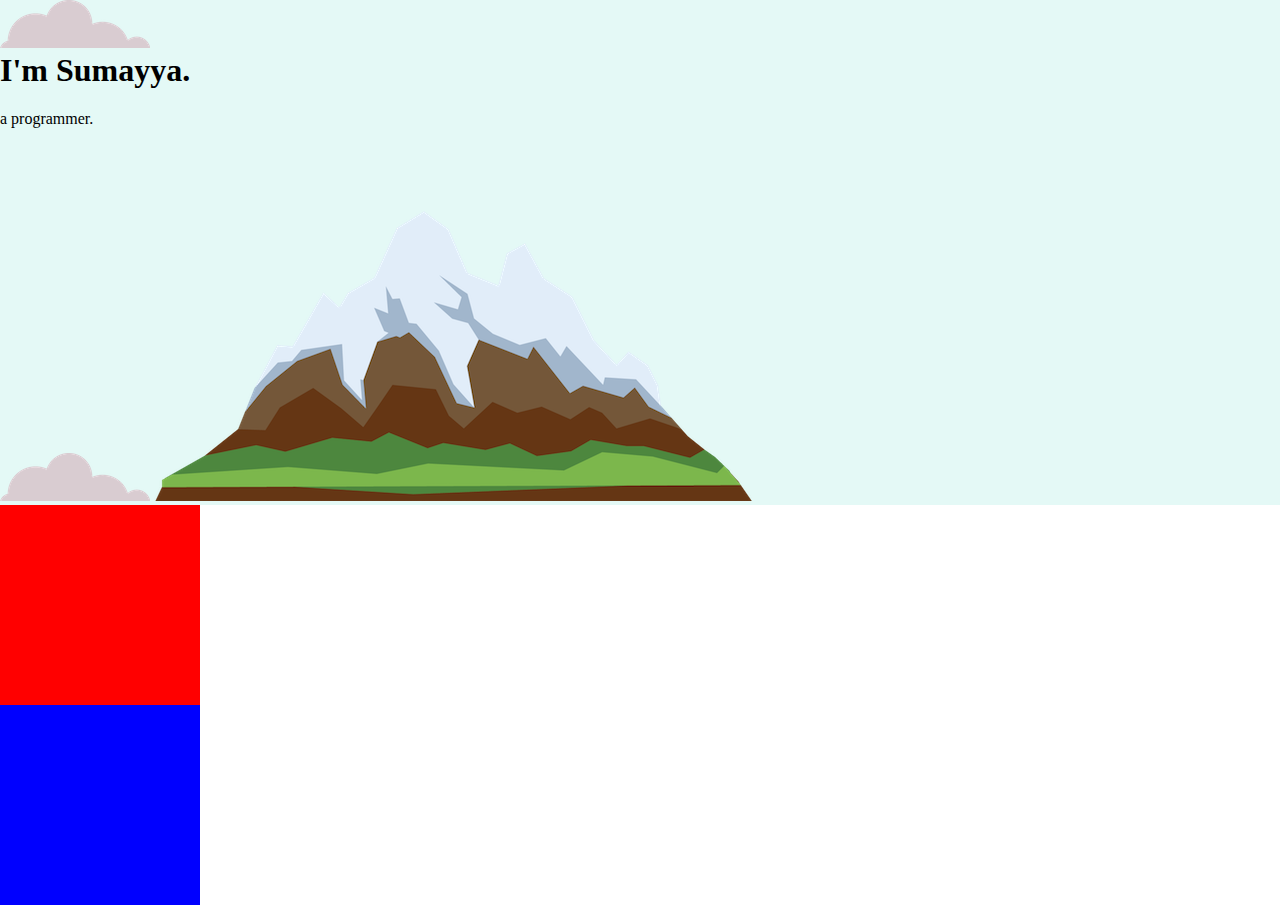
==== CSS - My Site/index.html @ 0027064e "added images" ====
<!DOCTYPE html>
<html lang="en" dir="ltr">
  <head>
    <meta charset="utf-8">
    <title>Sumayya Siddiqui</title>
    <link rel="stylesheet" href="css/styles.css">
    <link rel="icon" href="favicon.ico">
  </head>
  <body>
    <div class="top-container">
      <img src="images/cloud.png" alt="cloud-img">
      <h1>I'm Sumayya.</h1>
      <p>a programmer.</p>
      <img src="images/cloud.png" alt="cloud-img">
      <img src="images/mountain.png" alt="mountain-img">
    </div>
    <div class="middle-container">

    </div>
    <div class="bottom-container">


    </div>

  </body>
</html>
---- CSS - My Site/css/styles.css ----
body{
  margin: 0;
}

h1{
  margin-top: 0;
}

.top-container{
  background-color: #E4F9F6;
}

.middle-container{
  width: 200px;
  height: 200px;
  background-color: red;
}

.bottom-container{
  width: 200px;
  height: 200px;
  background-color: blue;
}
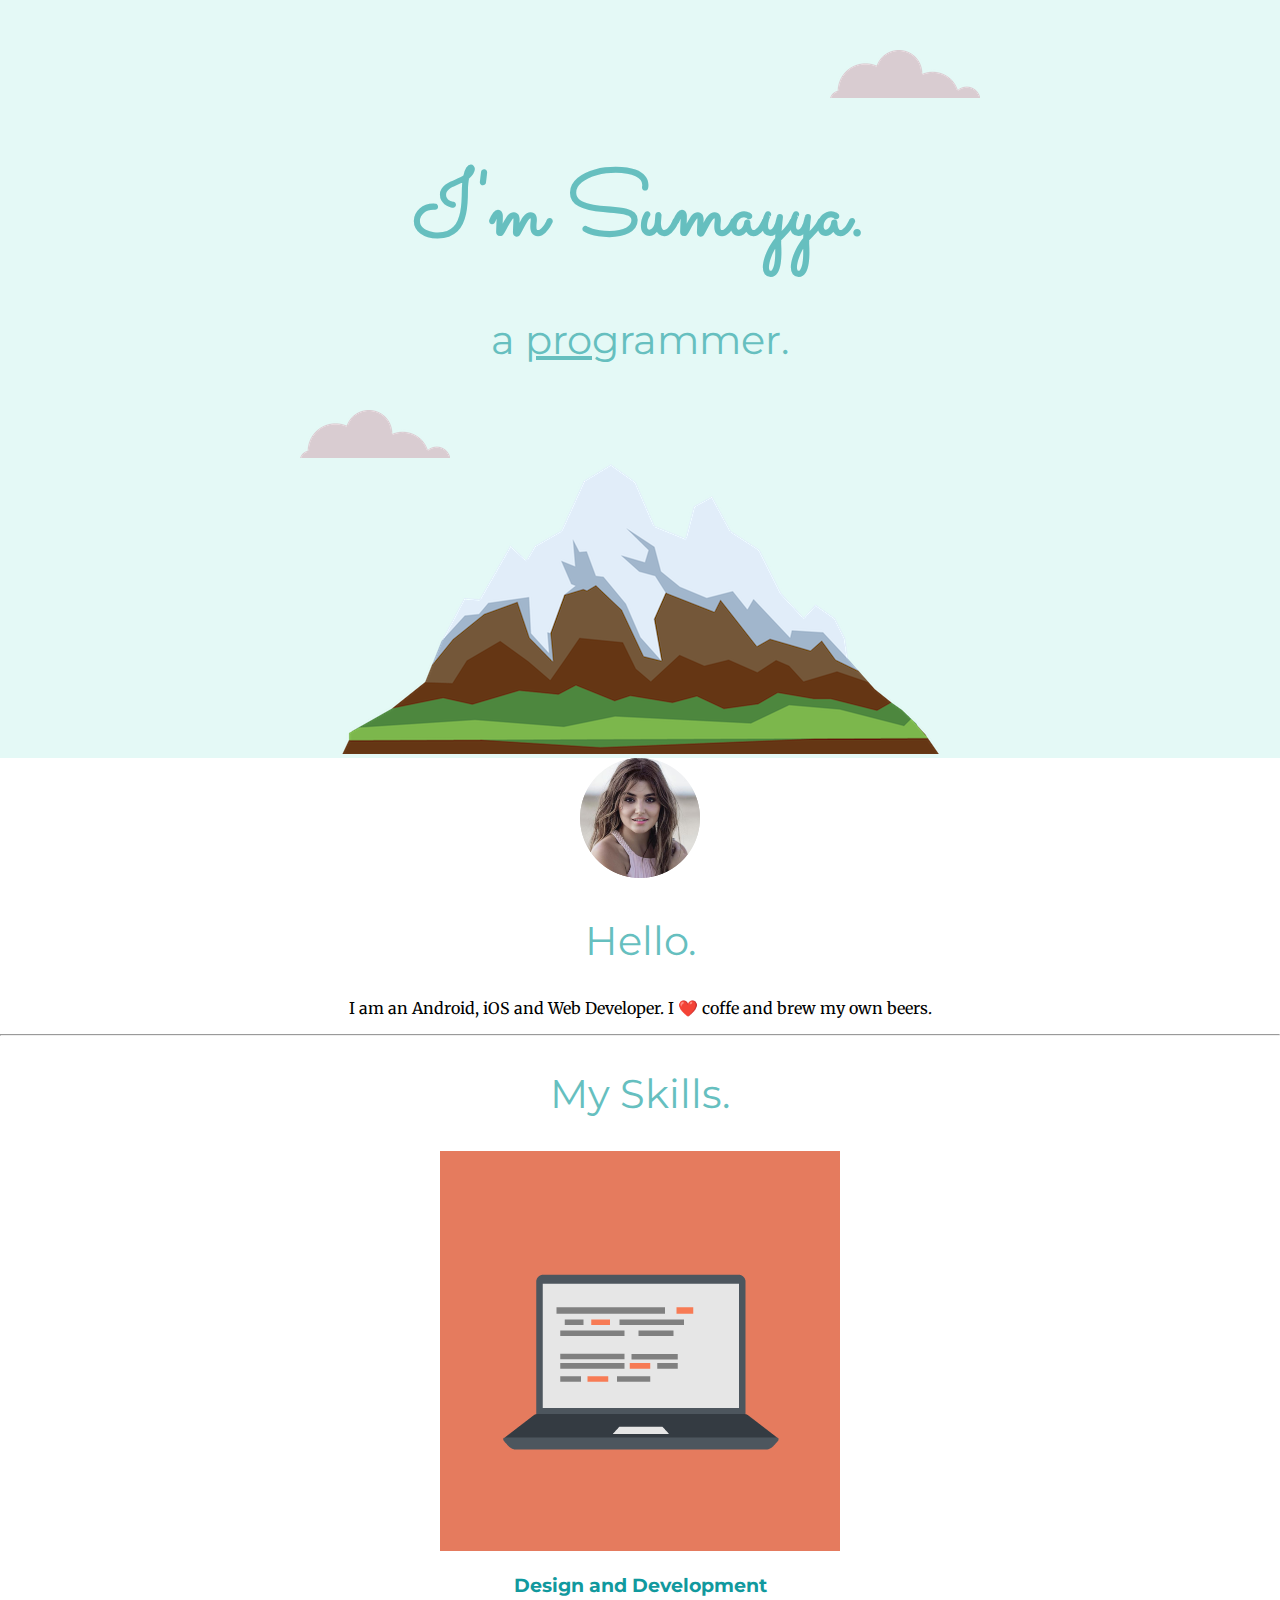
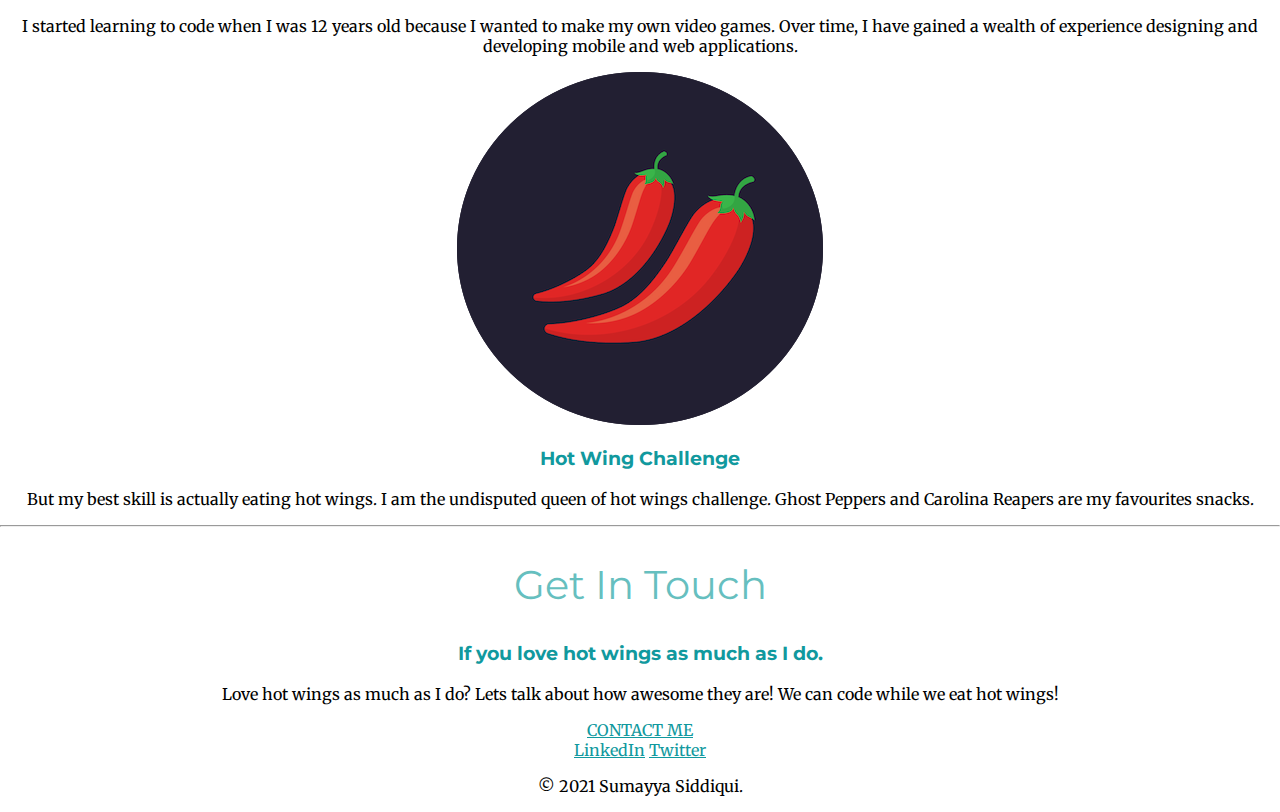
==== commit e6a6b478: "Finalized the website" ====
--- a/CSS - My Site/index.html
+++ b/CSS - My Site/index.html
@@ -5,21 +5,52 @@
     <title>Sumayya Siddiqui</title>
     <link rel="stylesheet" href="css/styles.css">
     <link rel="icon" href="favicon.ico">
+    <link rel="preconnect" href="https://fonts.googleapis.com">
+    <link rel="preconnect" href="https://fonts.gstatic.com" crossorigin>
+    <link href="https://fonts.googleapis.com/css2?family=Merriweather:ital@1&family=Montserrat&family=Sacramento&display=swap" rel="stylesheet">
   </head>
   <body>
     <div class="top-container">
-      <img src="images/cloud.png" alt="cloud-img">
+      <img class="top-cloud" src="images/cloud.png" alt="cloud-img">
       <h1>I'm Sumayya.</h1>
-      <p>a programmer.</p>
-      <img src="images/cloud.png" alt="cloud-img">
+      <h2>a <span class="pro">pro</span>grammer.</h2>
+      <img class="bottom-cloud" src="images/cloud.png" alt="cloud-img">
       <img src="images/mountain.png" alt="mountain-img">
     </div>
     <div class="middle-container">
-
+      <div class="profile">
+        <img src="images/sumayya.png" alt="sumayya-img">
+        <h2>Hello.</h2>
+        <p>I am an Android, iOS and Web Developer. I ❤️ coffe and brew my own beers.</p>
+      </div>
+      <hr>
+      <div class="skills">
+        <h2>My Skills.</h2>
+        <div class="skill-row">
+          <img src="images/computer.png" alt="computer-img">
+          <h3>Design and Development</h3>
+          <p>I started learning to code when I was 12 years old because I wanted to make my own video games. Over time, I have gained a wealth of experience designing and developing mobile and web applications.</p>
+        </div>
+        <div class="skill-row">
+          <img src="images/chillies.png" alt="chillies-img">
+          <h3>Hot Wing Challenge</h3>
+          <p>But my best skill is actually eating hot wings. I am the undisputed queen of hot wings challenge. Ghost Peppers and Carolina Reapers are my favourites snacks.</p>
+        </div>
+      </div>
+      <hr>
+      <div class="contact-me">
+        <h2>Get In Touch</h2>
+        <h3>If you love hot wings as much as I do.</h3>
+        <p>Love hot wings as much as I do? Lets talk about how awesome they are! We can code while we eat hot wings!</p>
+        <a class="btn" href="mailto:name@email.com">CONTACT ME</a>
+      </div>
     </div>
-    <div class="bottom-container">
 
 
+    <div class="bottom-container">
+      <a class="footer-link" href="https://www.linkedin.com/">LinkedIn</a>
+      <a class="footer-link" href="https://twitter.com/">Twitter</a>
+      <p>© 2021 Sumayya Siddiqui.</p>
     </div>
 
   </body>
--- a/CSS - My Site/css/styles.css
+++ b/CSS - My Site/css/styles.css
@@ -1,23 +1,62 @@
 body{
   margin: 0;
+  text-align: center;
+  font-family: 'Merriweather', serif;
 }
 
 h1{
-  margin-top: 0;
+  color: #66BFBF;
+  font-size: 5.652rem;
+  margin: 50px auto 0 auto;
+  font-family: 'Sacramento', cursive;
+}
+
+h2{
+  font-weight: normal;
+  color: #66BFBF;
+  font-size: 2.5rem;
+  font-family: 'Montserrat', sans-serif;
+}
+
+h3{
+  color: #11999E;
+  font-family: 'Montserrat', sans-serif;
 }
 
 .top-container{
   background-color: #E4F9F6;
+  position: relative;
+  padding-top: 100px;
 }
 
 .middle-container{
-  width: 200px;
-  height: 200px;
-  background-color: red;
+
 }
 
 .bottom-container{
-  width: 200px;
-  height: 200px;
-  background-color: blue;
+
 }
+
+.pro{
+  text-decoration: underline;
+}
+
+.top-cloud{
+  position: absolute;
+  right: 300px;
+  top: 50px;
+}
+
+.bottom-cloud{
+  position: absolute;
+  left: 300px;
+  bottom: 300px;
+}
+
+.btn{
+  color: #11999E;
+}
+
+.footer-link{
+  color: #11999E;
+}
